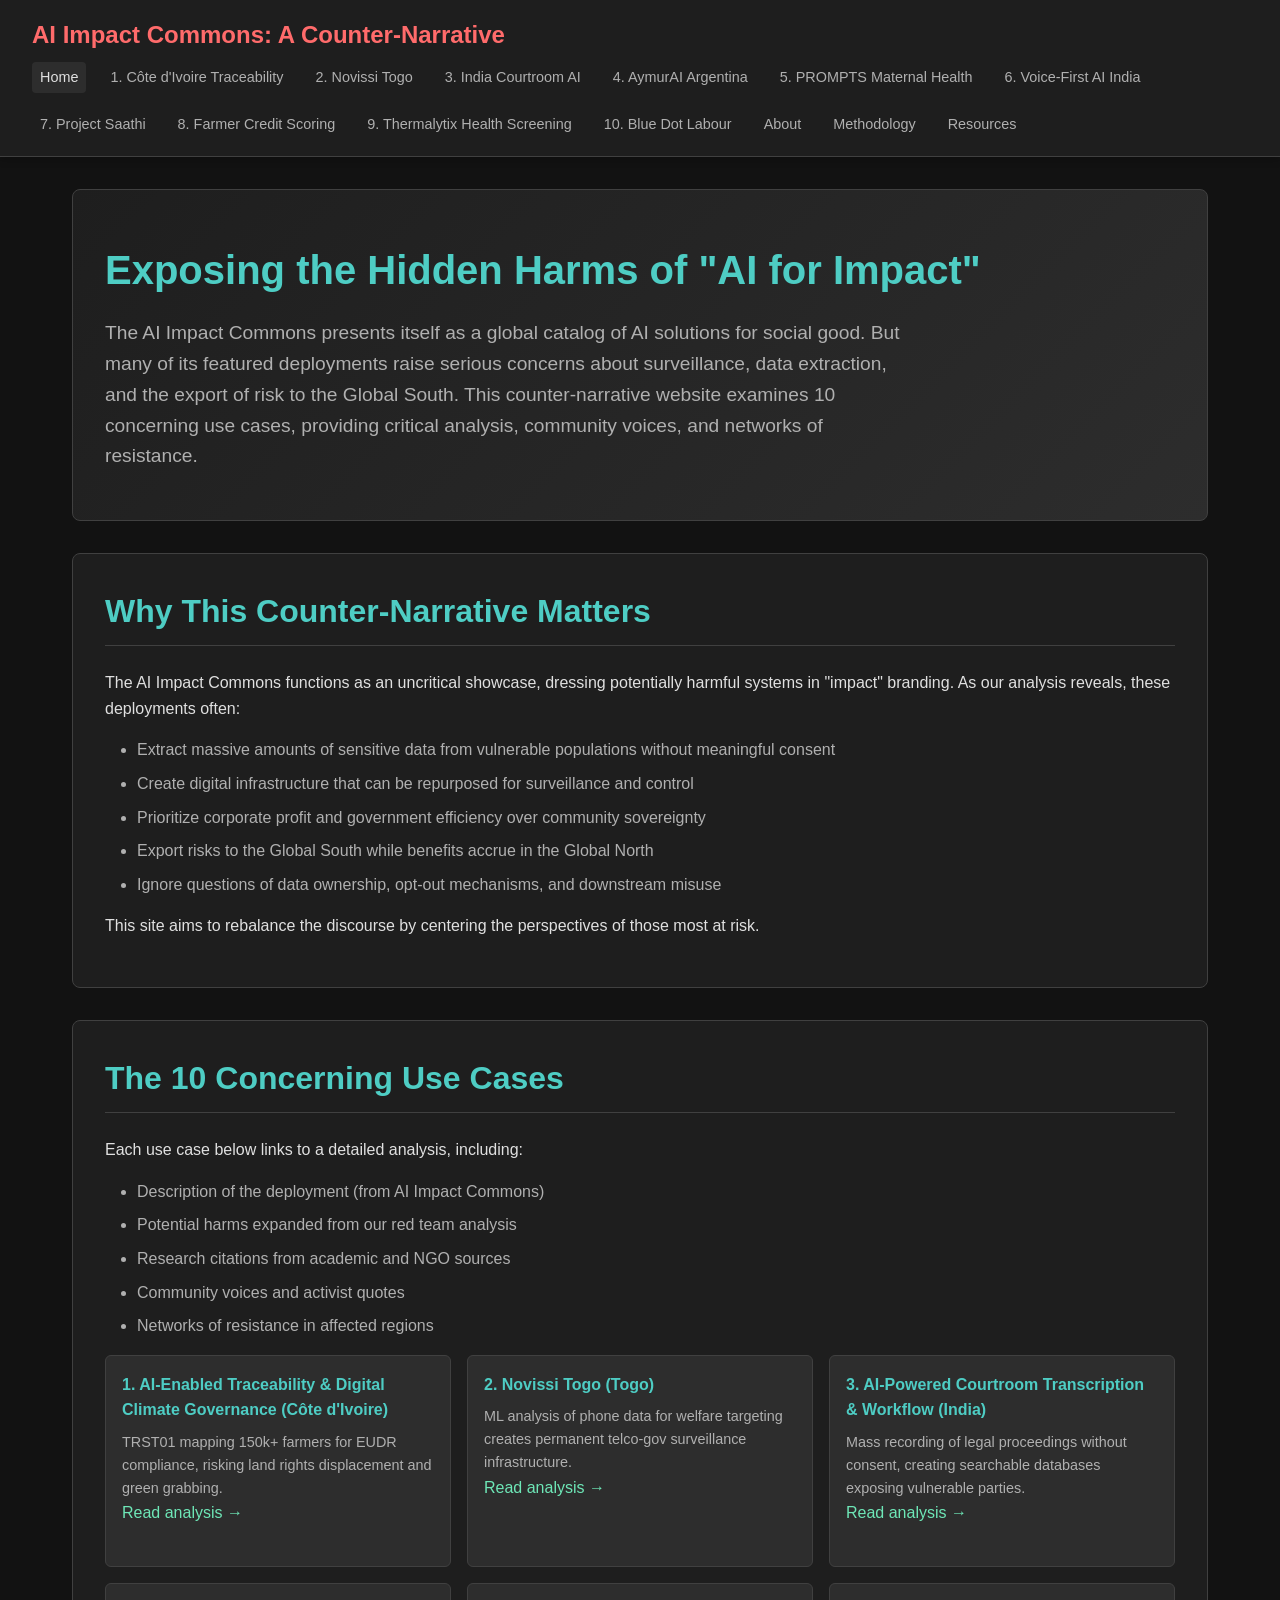
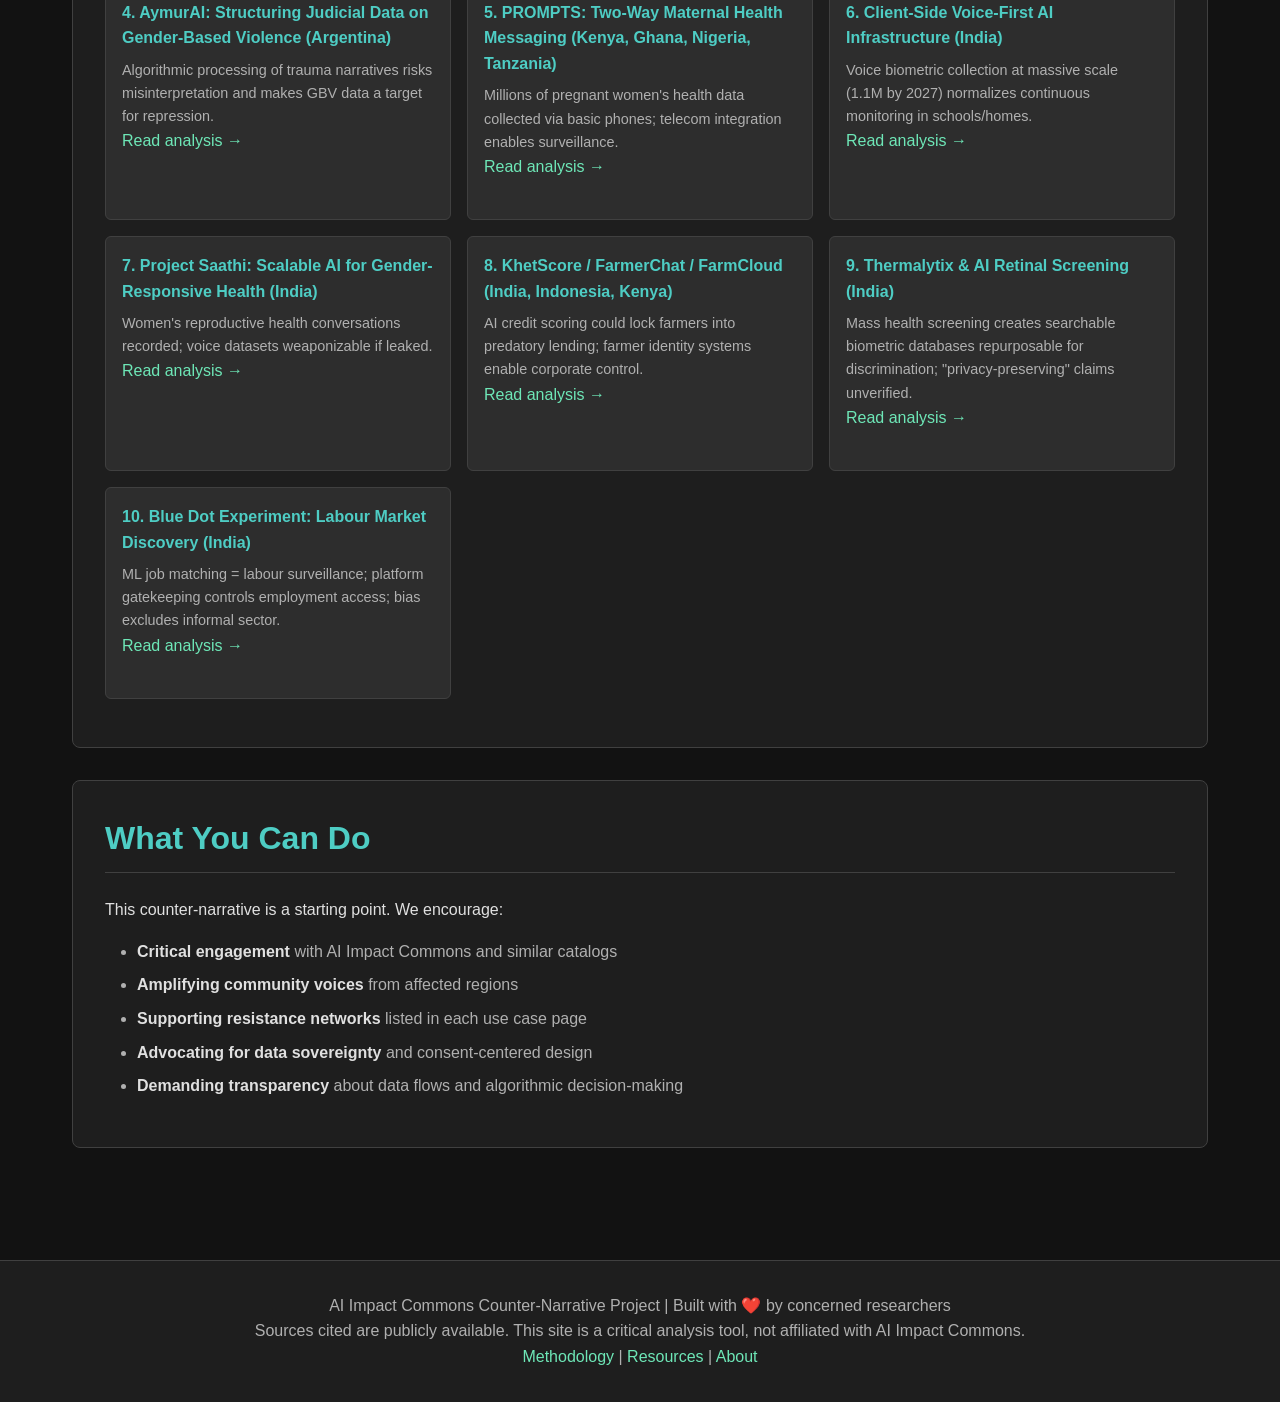
==== index.html @ dfdc9437 "Initial commit: AI Impact Commons counter-narrative site" ====
<!DOCTYPE html>
<html lang="en">
<head>
  <meta charset="UTF-8">
  <meta name="viewport" content="width=device-width, initial-scale=1.0">
  <title>AI Impact Commons: A Counter-Narrative</title>
  <link rel="stylesheet" href="css/style.css">
  <link rel="icon" href="assets/favicon.png" type="image/png">
</head>
<body>
  <header class="site-header">
    <h1>AI Impact Commons: A Counter-Narrative</h1>
    <nav aria-label="Main navigation">
      <a href="index.html">Home</a>
      <a href="pages/traceability-cote-ivoire.html">1. Côte d'Ivoire Traceability</a>
      <a href="pages/novissi-togo.html">2. Novissi Togo</a>
      <a href="pages/courtroom-transcription-india.html">3. India Courtroom AI</a>
      <a href="pages/aymurai-argentina.html">4. AymurAI Argentina</a>
      <a href="pages/prompts-maternal-health.html">5. PROMPTS Maternal Health</a>
      <a href="pages/voice-infrastructure-india.html">6. Voice-First AI India</a>
      <a href="pages/project-saathi-india.html">7. Project Saathi</a>
      <a href="pages/farmer-credit-scoring.html">8. Farmer Credit Scoring</a>
      <a href="pages/thermalytix-health-screening.html">9. Thermalytix Health Screening</a>
      <a href="pages/blue-dot-labour.html">10. Blue Dot Labour</a>
      <a href="about.html">About</a>
      <a href="methodology.html">Methodology</a>
      <a href="resources.html">Resources</a>
    </nav>
  </header>

  <main class="container">
    <section class="hero">
      <h2>Exposing the Hidden Harms of "AI for Impact"</h2>
      <p>The AI Impact Commons presents itself as a global catalog of AI solutions for social good. But many of its featured deployments raise serious concerns about surveillance, data extraction, and the export of risk to the Global South. This counter-narrative website examines 10 concerning use cases, providing critical analysis, community voices, and networks of resistance.</p>
    </section>

    <div class="page-content">
      <h2>Why This Counter-Narrative Matters</h2>
      <p>The AI Impact Commons functions as an uncritical showcase, dressing potentially harmful systems in "impact" branding. As our analysis reveals, these deployments often:</p>
      <ul>
        <li>Extract massive amounts of sensitive data from vulnerable populations without meaningful consent</li>
        <li>Create digital infrastructure that can be repurposed for surveillance and control</li>
        <li>Prioritize corporate profit and government efficiency over community sovereignty</li>
        <li>Export risks to the Global South while benefits accrue in the Global North</li>
        <li>Ignore questions of data ownership, opt-out mechanisms, and downstream misuse</li>
      </ul>
      <p>This site aims to rebalance the discourse by centering the perspectives of those most at risk.</p>
    </div>

    <div class="page-content">
      <h2>The 10 Concerning Use Cases</h2>
      <p>Each use case below links to a detailed analysis, including:</p>
      <ul>
        <li>Description of the deployment (from AI Impact Commons)</li>
        <li>Potential harms expanded from our red team analysis</li>
        <li>Research citations from academic and NGO sources</li>
        <li>Community voices and activist quotes</li>
        <li>Networks of resistance in affected regions</li>
      </ul>

      <div class="org-list">
        <div class="org-card">
          <h4>1. AI-Enabled Traceability & Digital Climate Governance (Côte d'Ivoire)</h4>
          <p>TRST01 mapping 150k+ farmers for EUDR compliance, risking land rights displacement and green grabbing.</p>
          <a href="pages/traceability-cote-ivoire.html" class="back-link">Read analysis →</a>
        </div>

        <div class="org-card">
          <h4>2. Novissi Togo (Togo)</h4>
          <p>ML analysis of phone data for welfare targeting creates permanent telco-gov surveillance infrastructure.</p>
          <a href="pages/novissi-togo.html" class="back-link">Read analysis →</a>
        </div>

        <div class="org-card">
          <h4>3. AI-Powered Courtroom Transcription & Workflow (India)</h4>
          <p>Mass recording of legal proceedings without consent, creating searchable databases exposing vulnerable parties.</p>
          <a href="pages/courtroom-transcription-india.html" class="back-link">Read analysis →</a>
        </div>

        <div class="org-card">
          <h4>4. AymurAI: Structuring Judicial Data on Gender-Based Violence (Argentina)</h4>
          <p>Algorithmic processing of trauma narratives risks misinterpretation and makes GBV data a target for repression.</p>
          <a href="pages/aymurai-argentina.html" class="back-link">Read analysis →</a>
        </div>

        <div class="org-card">
          <h4>5. PROMPTS: Two-Way Maternal Health Messaging (Kenya, Ghana, Nigeria, Tanzania)</h4>
          <p>Millions of pregnant women's health data collected via basic phones; telecom integration enables surveillance.</p>
          <a href="pages/prompts-maternal-health.html" class="back-link">Read analysis →</a>
        </div>

        <div class="org-card">
          <h4>6. Client-Side Voice-First AI Infrastructure (India)</h4>
          <p>Voice biometric collection at massive scale (1.1M by 2027) normalizes continuous monitoring in schools/homes.</p>
          <a href="pages/voice-infrastructure-india.html" class="back-link">Read analysis →</a>
        </div>

        <div class="org-card">
          <h4>7. Project Saathi: Scalable AI for Gender-Responsive Health (India)</h4>
          <p>Women's reproductive health conversations recorded; voice datasets weaponizable if leaked.</p>
          <a href="pages/project-saathi-india.html" class="back-link">Read analysis →</a>
        </div>

        <div class="org-card">
          <h4>8. KhetScore / FarmerChat / FarmCloud (India, Indonesia, Kenya)</h4>
          <p>AI credit scoring could lock farmers into predatory lending; farmer identity systems enable corporate control.</p>
          <a href="pages/farmer-credit-scoring.html" class="back-link">Read analysis →</a>
        </div>

        <div class="org-card">
          <h4>9. Thermalytix & AI Retinal Screening (India)</h4>
          <p>Mass health screening creates searchable biometric databases repurposable for discrimination; "privacy-preserving" claims unverified.</p>
          <a href="pages/thermalytix-health-screening.html" class="back-link">Read analysis →</a>
        </div>

        <div class="org-card">
          <h4>10. Blue Dot Experiment: Labour Market Discovery (India)</h4>
          <p>ML job matching = labour surveillance; platform gatekeeping controls employment access; bias excludes informal sector.</p>
          <a href="pages/blue-dot-labour.html" class="back-link">Read analysis →</a>
        </div>
      </div>
    </div>

    <div class="page-content">
      <h2>What You Can Do</h2>
      <p>This counter-narrative is a starting point. We encourage:</p>
      <ul>
        <li><strong>Critical engagement</strong> with AI Impact Commons and similar catalogs</li>
        <li><strong>Amplifying community voices</strong> from affected regions</li>
        <li><strong>Supporting resistance networks</strong> listed in each use case page</li>
        <li><strong>Advocating for data sovereignty</strong> and consent-centered design</li>
        <li><strong>Demanding transparency</strong> about data flows and algorithmic decision-making</li>
      </ul>
    </div>
  </main>

  <footer class="site-footer">
    <p>AI Impact Commons Counter-Narrative Project | Built with ❤️ by concerned researchers</p>
    <p>Sources cited are publicly available. This site is a critical analysis tool, not affiliated with AI Impact Commons.</p>
    <p><a href="methodology.html">Methodology</a> | <a href="resources.html">Resources</a> | <a href="about.html">About</a></p>
  </footer>

  <script src="js/script.js"></script>
</body>
</html>
---- css/style.css ----
/* AI Impact Commons Counter-Narrative - Dark Theme */

:root {
  --bg-primary: #121212;
  --bg-secondary: #1e1e1e;
  --bg-tertiary: #2d2d2d;
  --text-primary: #e0e0e0;
  --text-secondary: #b0b0b0;
  --accent: #ff6b6b;
  --accent-secondary: #4ecdc4;
  --border: #404040;
  --code-bg: #0d0d0d;
  --link: #6ee7b7;
  --link-hover: #a7f3d0;
}

* {
  margin: 0;
  padding: 0;
  box-sizing: border-box;
}

body {
  font-family: -apple-system, BlinkMacSystemFont, 'Segoe UI', Roboto, Oxygen, Ubuntu, Cantarell, 'Open Sans', 'Helvetica Neue', sans-serif;
  background-color: var(--bg-primary);
  color: var(--text-primary);
  line-height: 1.6;
  min-height: 100vh;
}

.site-header {
  background-color: var(--bg-secondary);
  border-bottom: 1px solid var(--border);
  padding: 1rem 2rem;
  position: sticky;
  top: 0;
  z-index: 100;
  box-shadow: 0 2px 8px rgba(0, 0, 0, 0.3);
}

.site-header h1 {
  font-size: 1.5rem;
  color: var(--accent);
  margin-bottom: 0.5rem;
}

.site-header nav {
  display: flex;
  flex-wrap: wrap;
  gap: 1rem;
}

.site-header nav a {
  color: var(--text-secondary);
  text-decoration: none;
  font-size: 0.9rem;
  padding: 0.25rem 0.5rem;
  border-radius: 4px;
  transition: all 0.2s;
}

.site-header nav a:hover,
.site-header nav a.active {
  color: var(--text-primary);
  background-color: var(--bg-tertiary);
}

.container {
  max-width: 1200px;
  margin: 0 auto;
  padding: 2rem;
}

.hero {
  background: linear-gradient(135deg, var(--bg-secondary), var(--bg-tertiary));
  padding: 3rem 2rem;
  border-radius: 8px;
  margin-bottom: 2rem;
  border: 1px solid var(--border);
}

.hero h2 {
  font-size: 2.5rem;
  margin-bottom: 1rem;
  color: var(--accent-secondary);
}

.hero p {
  font-size: 1.2rem;
  color: var(--text-secondary);
  max-width: 800px;
}

.warning-box {
  background-color: rgba(255, 107, 107, 0.1);
  border-left: 4px solid var(--accent);
  padding: 1.5rem;
  margin: 1.5rem 0;
  border-radius: 0 8px 8px 0;
}

.warning-box h3 {
  color: var(--accent);
  margin-bottom: 0.5rem;
}

.page-content {
  background-color: var(--bg-secondary);
  padding: 2rem;
  border-radius: 8px;
  border: 1px solid var(--border);
  margin-bottom: 2rem;
}

.page-content h2 {
  color: var(--accent-secondary);
  margin-bottom: 1.5rem;
  font-size: 2rem;
  border-bottom: 1px solid var(--border);
  padding-bottom: 0.5rem;
}

.page-content h3 {
  color: var(--accent);
  margin: 2rem 0 1rem;
  font-size: 1.5rem;
}

.page-content h4 {
  color: var(--text-secondary);
  margin: 1.5rem 0 0.75rem;
  font-size: 1.2rem;
}

.page-content p {
  margin-bottom: 1rem;
}

.page-content ul, .page-content ol {
  margin-left: 2rem;
  margin-bottom: 1rem;
}

.page-content li {
  margin-bottom: 0.5rem;
  color: var(--text-secondary);
}

.page-content strong {
  color: var(--text-primary);
}

.citation {
  font-size: 0.9rem;
  color: var(--text-secondary);
  font-style: italic;
  margin-left: 1rem;
  display: block;
  margin-top: 0.25rem;
}

.quote {
  background-color: var(--bg-tertiary);
  border-left: 4px solid var(--accent-secondary);
  padding: 1.5rem;
  margin: 1.5rem 0;
  font-style: italic;
  border-radius: 0 8px 8px 0;
}

.quote-author {
  text-align: right;
  color: var(--accent-secondary);
  font-weight: bold;
  margin-top: 0.5rem;
  font-style: normal;
}

.org-list {
  display: grid;
  grid-template-columns: repeat(auto-fill, minmax(280px, 1fr));
  gap: 1rem;
  margin: 1rem 0;
}

.org-card {
  background-color: var(--bg-tertiary);
  padding: 1rem;
  border-radius: 6px;
  border: 1px solid var(--border);
}

.org-card h4 {
  margin: 0 0 0.5rem 0;
  color: var(--accent-secondary);
  font-size: 1rem;
}

.org-card p {
  font-size: 0.9rem;
  color: var(--text-secondary);
  margin: 0;
}

.site-footer {
  background-color: var(--bg-secondary);
  border-top: 1px solid var(--border);
  padding: 2rem;
  text-align: center;
  color: var(--text-secondary);
  margin-top: 3rem;
}

.site-footer a {
  color: var(--link);
  text-decoration: none;
}

.site-footer a:hover {
  text-decoration: underline;
}

.nav-home {
  display: inline-block;
  margin-bottom: 2rem;
  color: var(--link);
  text-decoration: none;
  font-weight: bold;
}

.nav-home:hover {
  text-decoration: underline;
}

.back-link {
  display: inline-flex;
  align-items: center;
  gap: 0.5rem;
  color: var(--link);
  text-decoration: none;
  margin-bottom: 1.5rem;
  font-weight: 500;
}

.back-link:hover {
  text-decoration: underline;
}

/* Responsive */
@media (max-width: 768px) {
  .site-header {
    padding: 1rem;
  }

  .container {
    padding: 1rem;
  }

  .hero h2 {
    font-size: 1.8rem;
  }

  .hero p {
    font-size: 1rem;
  }

  .page-content {
    padding: 1.5rem;
  }

  .site-header nav {
    gap: 0.5rem;
  }

  .site-header nav a {
    font-size: 0.8rem;
  }
}

/* Focus styles for accessibility */
a:focus, button:focus {
  outline: 2px solid var(--accent);
  outline-offset: 2px;
}

/* High contrast mode support */
@media (prefers-contrast: high) {
  :root {
    --text-primary: #ffffff;
    --text-secondary: #cccccc;
    --border: #666666;
  }
}

/* Reduced motion */
@media (prefers-reduced-motion: reduce) {
  * {
    transition: none !important;
    animation: none !important;
  }
}

/* Code */
code, pre {
  background-color: var(--code-bg);
  border-radius: 4px;
  padding: 0.2em 0.4em;
  font-family: 'SFMono-Regular', Consolas, 'Liberation Mono', Menlo, monospace;
  font-size: 0.9em;
}

pre {
  padding: 1rem;
  overflow-x: auto;
  margin: 1rem 0;
}

kbd {
  background-color: var(--bg-tertiary);
  border: 1px solid var(--border);
  border-radius: 3px;
  padding: 0.1em 0.4em;
  font-family: monospace;
}
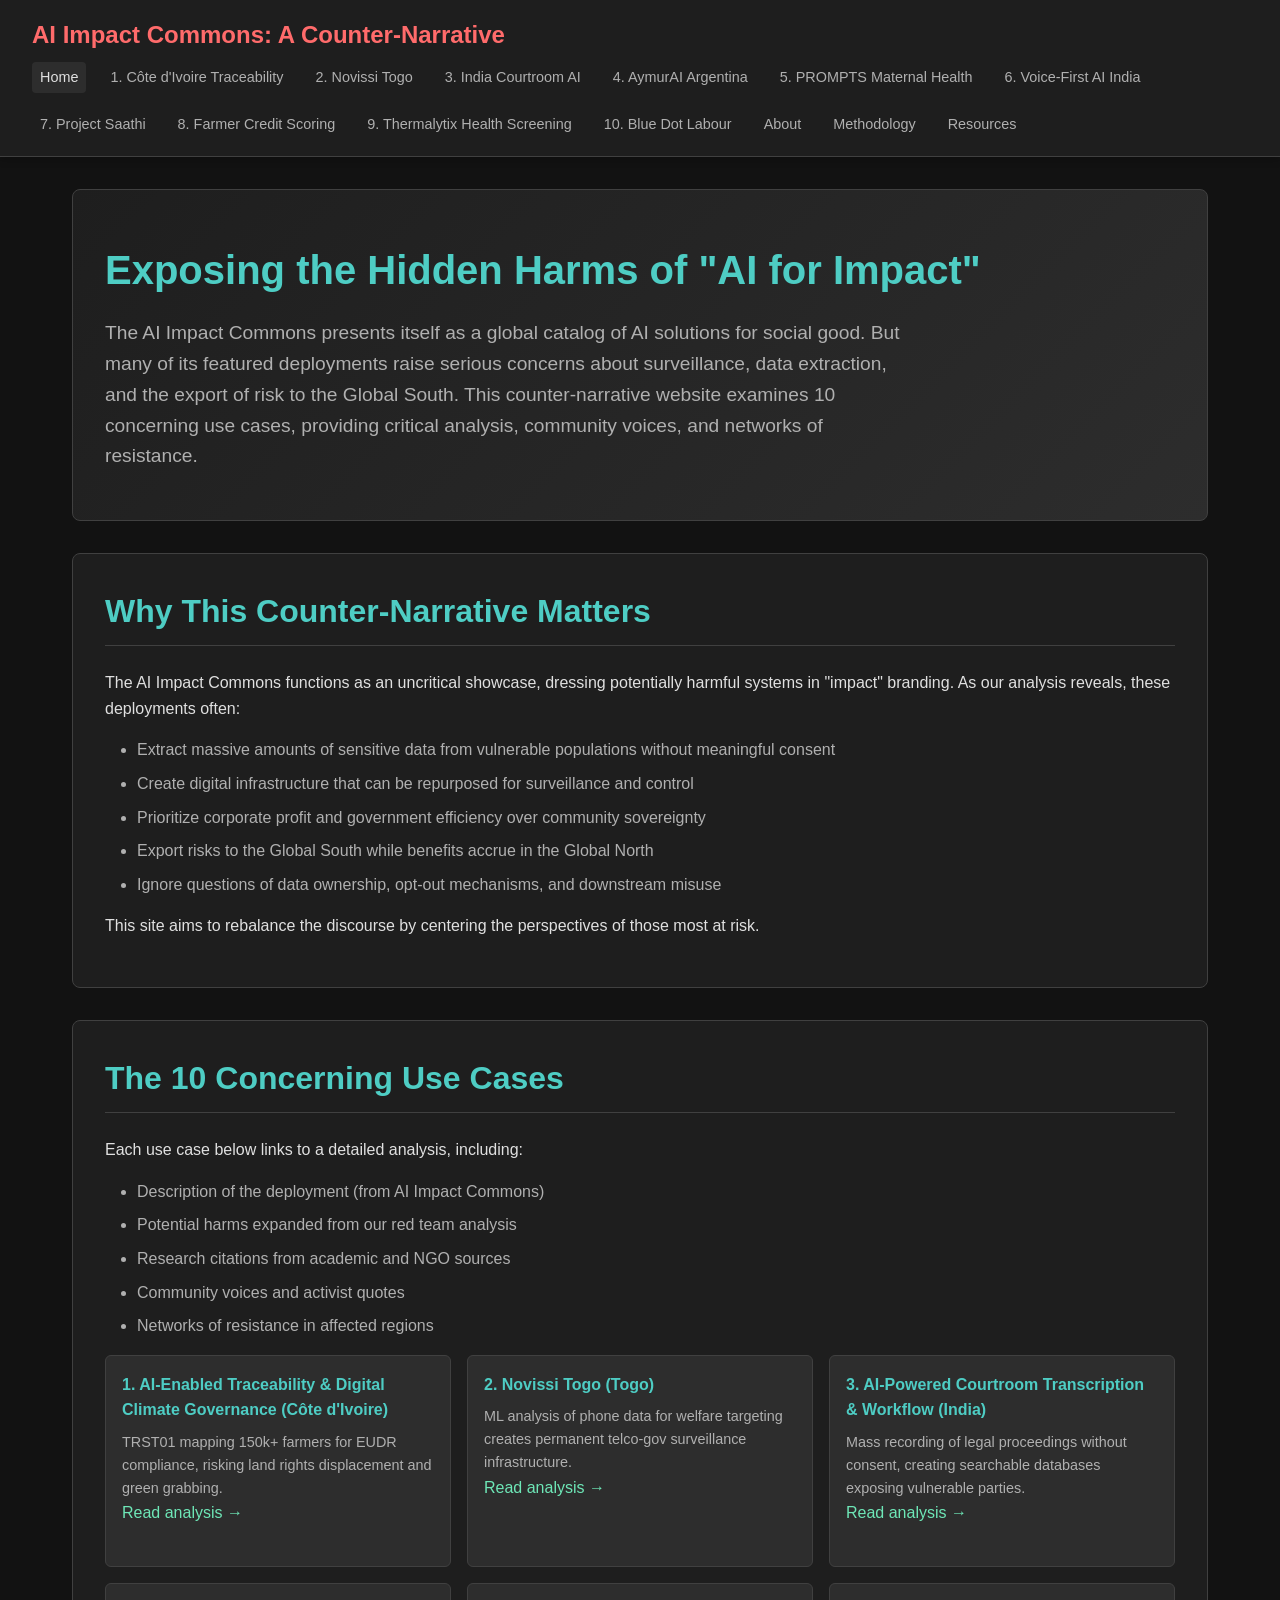
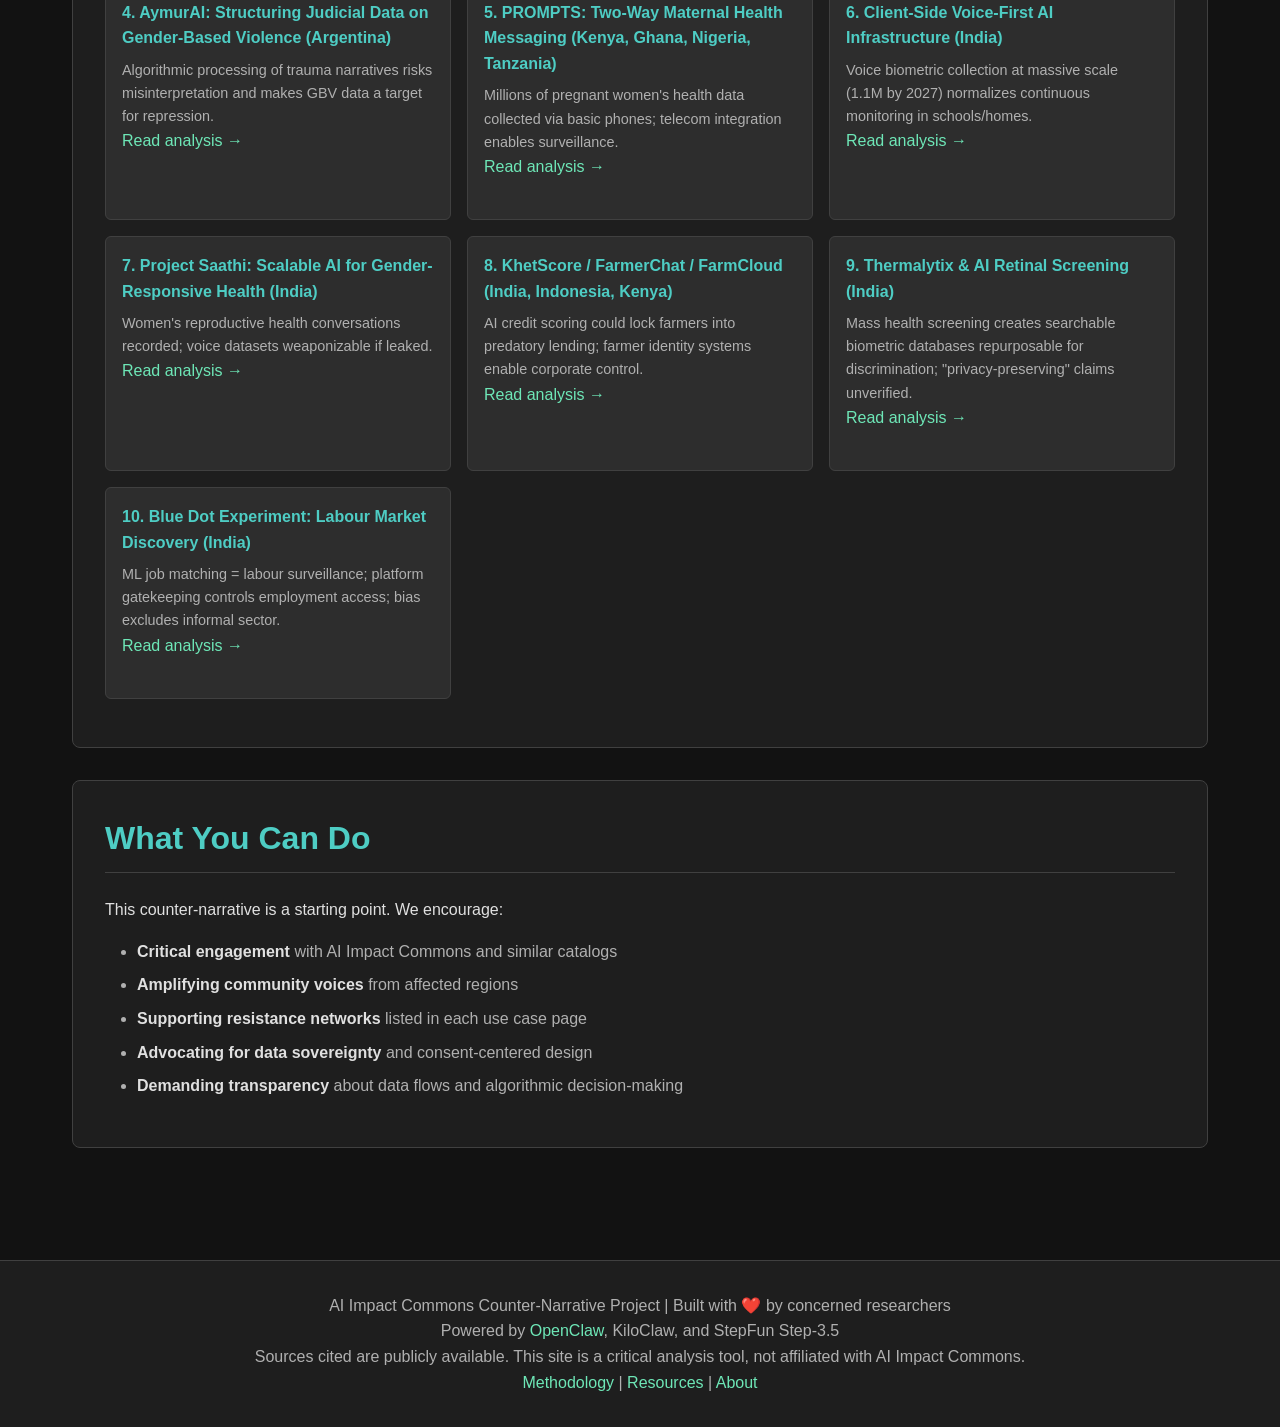
==== commit bba9fc0b: "Add powered-by attribution and minor UI polish" ====
--- a/index.html
+++ b/index.html
@@ -136,6 +136,7 @@
 
   <footer class="site-footer">
     <p>AI Impact Commons Counter-Narrative Project | Built with ❤️ by concerned researchers</p>
+    <p>Powered by <a href="https://openclaw.ai" target="_blank">OpenClaw</a>, KiloClaw, and StepFun Step-3.5</p>
     <p>Sources cited are publicly available. This site is a critical analysis tool, not affiliated with AI Impact Commons.</p>
     <p><a href="methodology.html">Methodology</a> | <a href="resources.html">Resources</a> | <a href="about.html">About</a></p>
   </footer>
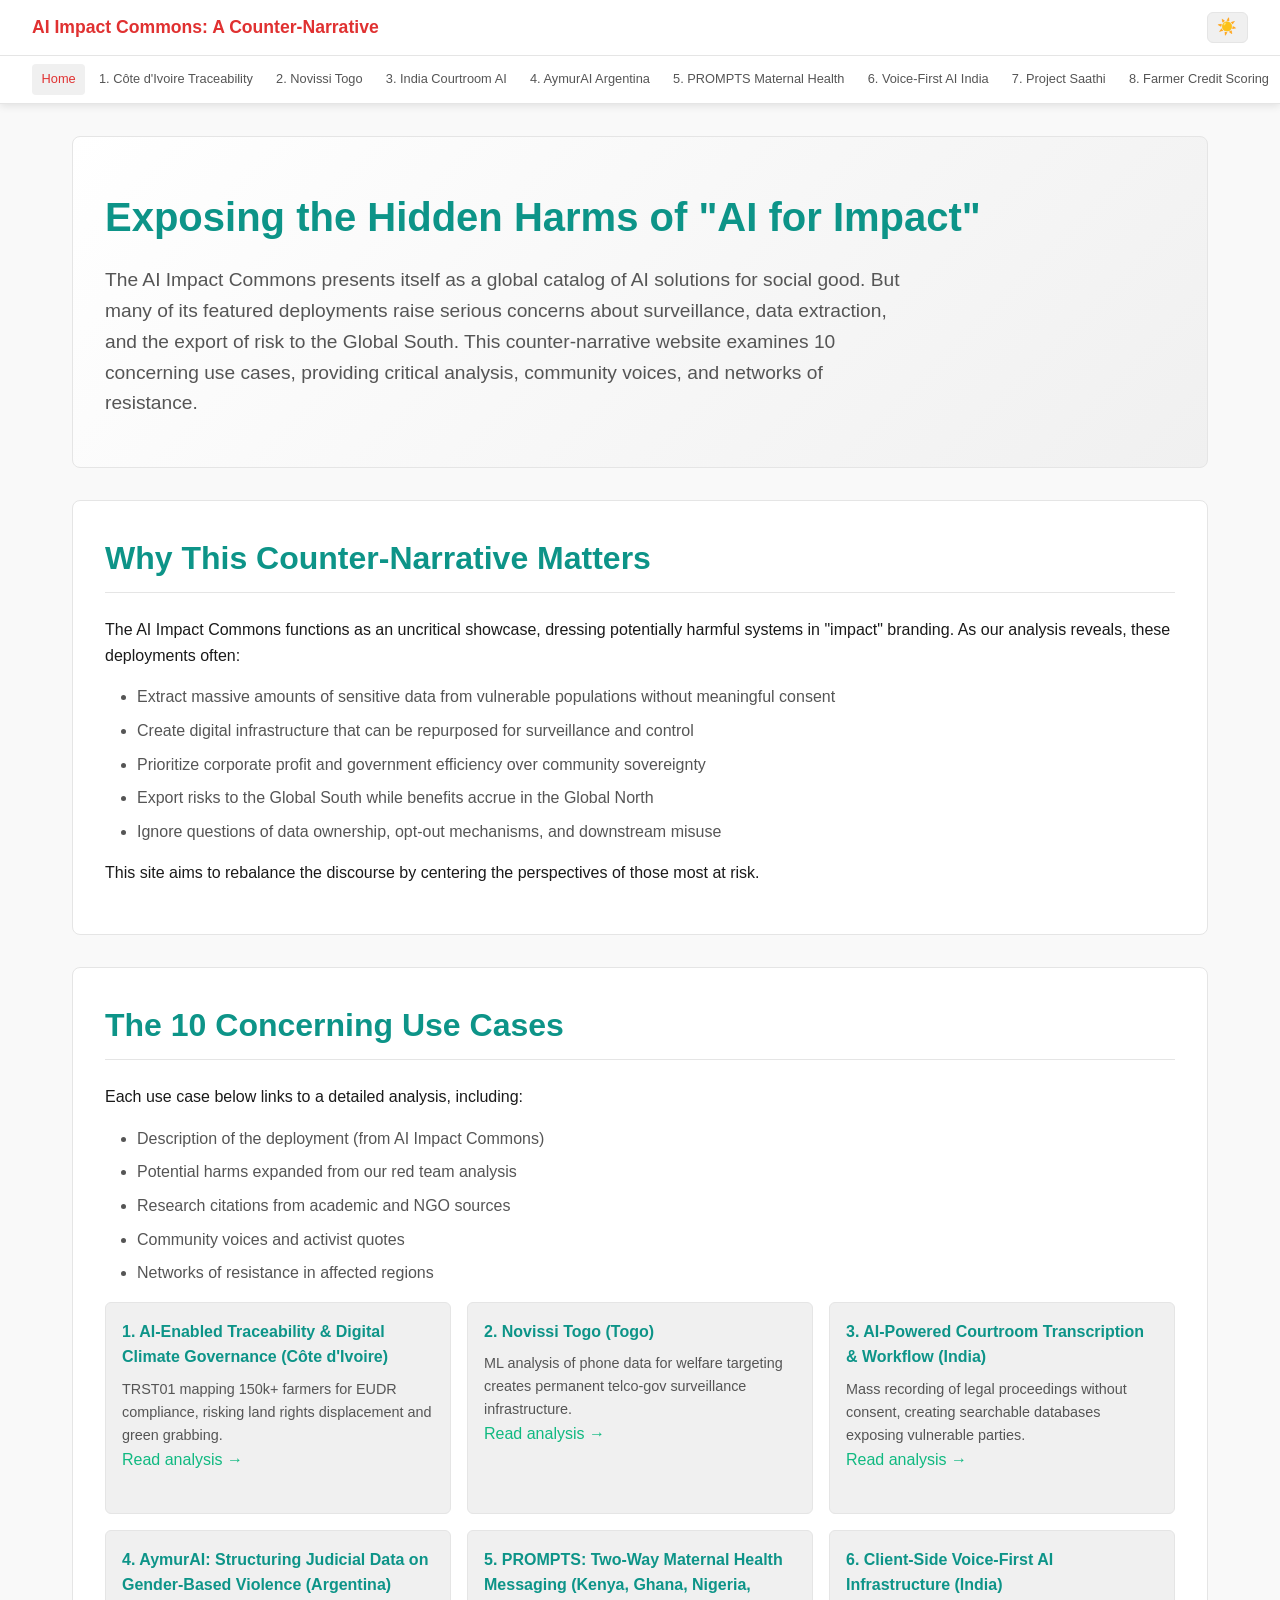
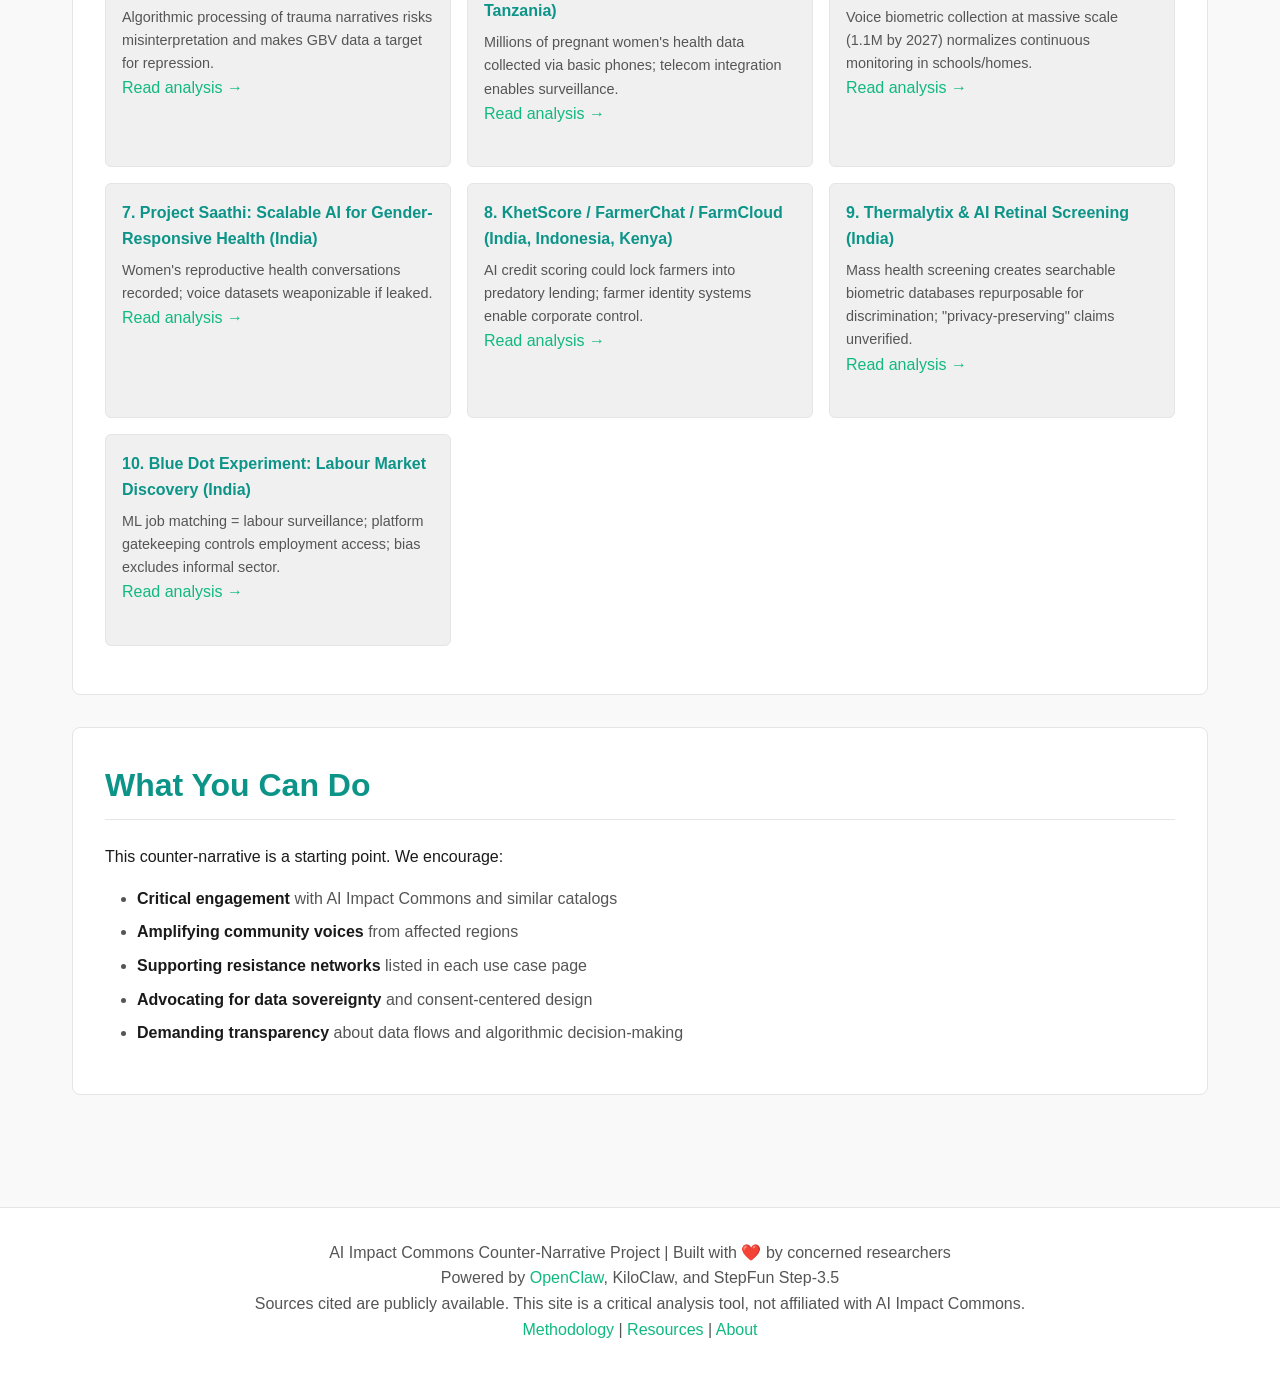
==== commit fcd65355: "Polish UI: compact header, light mode toggle, better navigation" ====
--- a/index.html
+++ b/index.html
@@ -9,24 +9,16 @@
 </head>
 <body>
   <header class="site-header">
-    <h1>AI Impact Commons: A Counter-Narrative</h1>
+  <div class="header-inner">
+    <h1><a href="index.html">AI Impact Commons: A Counter-Narrative</a></h1>
+    <button id="theme-toggle" aria-label="Toggle dark/light mode">◐</button>
+  </div>
+  <div class="nav-container">
     <nav aria-label="Main navigation">
-      <a href="index.html">Home</a>
-      <a href="pages/traceability-cote-ivoire.html">1. Côte d'Ivoire Traceability</a>
-      <a href="pages/novissi-togo.html">2. Novissi Togo</a>
-      <a href="pages/courtroom-transcription-india.html">3. India Courtroom AI</a>
-      <a href="pages/aymurai-argentina.html">4. AymurAI Argentina</a>
-      <a href="pages/prompts-maternal-health.html">5. PROMPTS Maternal Health</a>
-      <a href="pages/voice-infrastructure-india.html">6. Voice-First AI India</a>
-      <a href="pages/project-saathi-india.html">7. Project Saathi</a>
-      <a href="pages/farmer-credit-scoring.html">8. Farmer Credit Scoring</a>
-      <a href="pages/thermalytix-health-screening.html">9. Thermalytix Health Screening</a>
-      <a href="pages/blue-dot-labour.html">10. Blue Dot Labour</a>
-      <a href="about.html">About</a>
-      <a href="methodology.html">Methodology</a>
-      <a href="resources.html">Resources</a>
+      <a href="index.html">Home</a><a href="pages/traceability-cote-ivoire.html">1. Côte d'Ivoire Traceability</a><a href="pages/novissi-togo.html">2. Novissi Togo</a><a href="pages/courtroom-transcription-india.html">3. India Courtroom AI</a><a href="pages/aymurai-argentina.html">4. AymurAI Argentina</a><a href="pages/prompts-maternal-health.html">5. PROMPTS Maternal Health</a><a href="pages/voice-infrastructure-india.html">6. Voice-First AI India</a><a href="pages/project-saathi-india.html">7. Project Saathi</a><a href="pages/farmer-credit-scoring.html">8. Farmer Credit Scoring</a><a href="pages/thermalytix-health-screening.html">9. Thermalytix Health Screening</a><a href="pages/blue-dot-labour.html">10. Blue Dot Labour</a><a href="about.html">About</a><a href="methodology.html">Methodology</a><a href="resources.html">Resources</a>
     </nav>
-  </header>
+  </div>
+</header>
 
   <main class="container">
     <section class="hero">
--- a/css/style.css
+++ b/css/style.css
@@ -1,4 +1,4 @@
-/* AI Impact Commons Counter-Narrative - Dark Theme */
+/* AI Impact Commons Counter-Narrative - Dark/Light Theme */
 
 :root {
   --bg-primary: #121212;
@@ -14,6 +14,20 @@
   --link-hover: #a7f3d0;
 }
 
+[data-theme="light"] {
+  --bg-primary: #f9f9f9;
+  --bg-secondary: #ffffff;
+  --bg-tertiary: #f0f0f0;
+  --text-primary: #1a1a1a;
+  --text-secondary: #555555;
+  --accent: #e03131;
+  --accent-secondary: #0d9488;
+  --border: #e5e5e5;
+  --code-bg: #f4f4f4;
+  --link: #10b981;
+  --link-hover: #059669;
+}
+
 * {
   margin: 0;
   padding: 0;
@@ -31,37 +45,71 @@
 .site-header {
   background-color: var(--bg-secondary);
   border-bottom: 1px solid var(--border);
-  padding: 1rem 2rem;
   position: sticky;
   top: 0;
   z-index: 100;
-  box-shadow: 0 2px 8px rgba(0, 0, 0, 0.3);
+  box-shadow: 0 2px 8px rgba(0, 0, 0, 0.1);
+}
+
+.header-inner {
+  display: flex;
+  align-items: center;
+  justify-content: space-between;
+  padding: 0.75rem 2rem;
 }
 
 .site-header h1 {
-  font-size: 1.5rem;
+  font-size: 1.1rem;
   color: var(--accent);
-  margin-bottom: 0.5rem;
+  margin: 0;
+  line-height: 1.3;
+}
+
+.site-header h1 a {
+  color: inherit;
+  text-decoration: none;
+}
+
+#theme-toggle {
+  background: var(--bg-tertiary);
+  border: 1px solid var(--border);
+  color: var(--text-primary);
+  padding: 0.4rem 0.6rem;
+  border-radius: 6px;
+  cursor: pointer;
+  font-size: 1rem;
+  line-height: 1;
+}
+
+#theme-toggle:hover {
+  background: var(--border);
+}
+
+.site-header .nav-container {
+  border-top: 1px solid var(--border);
+  overflow-x: auto;
+  -webkit-overflow-scrolling: touch;
 }
 
 .site-header nav {
   display: flex;
-  flex-wrap: wrap;
-  gap: 1rem;
+  gap: 0.25rem;
+  padding: 0.5rem 2rem;
+  min-width: max-content;
 }
 
 .site-header nav a {
   color: var(--text-secondary);
   text-decoration: none;
-  font-size: 0.9rem;
-  padding: 0.25rem 0.5rem;
+  font-size: 0.8rem;
+  padding: 0.35rem 0.6rem;
   border-radius: 4px;
-  transition: all 0.2s;
-}
-
-.site-header nav a:hover,
+  transition: all 0.15s;
+  white-space: nowrap;
+}
+
 .site-header nav a.active {
-  color: var(--text-primary);
+  color: var(--accent);
   background-color: var(--bg-tertiary);
 }
 
@@ -248,8 +296,26 @@
 
 /* Responsive */
 @media (max-width: 768px) {
-  .site-header {
-    padding: 1rem;
+  .header-inner {
+    padding: 0.75rem 1rem;
+  }
+
+  .site-header h1 {
+    font-size: 0.95rem;
+  }
+
+  .site-header .nav-container {
+    border-top: 1px solid var(--border);
+  }
+
+  .site-header nav {
+    padding: 0.5rem 1rem;
+    gap: 0.2rem;
+  }
+
+  .site-header nav a {
+    font-size: 0.75rem;
+    padding: 0.35rem 0.5rem;
   }
 
   .container {
@@ -266,14 +332,6 @@
 
   .page-content {
     padding: 1.5rem;
-  }
-
-  .site-header nav {
-    gap: 0.5rem;
-  }
-
-  .site-header nav a {
-    font-size: 0.8rem;
   }
 }
 
